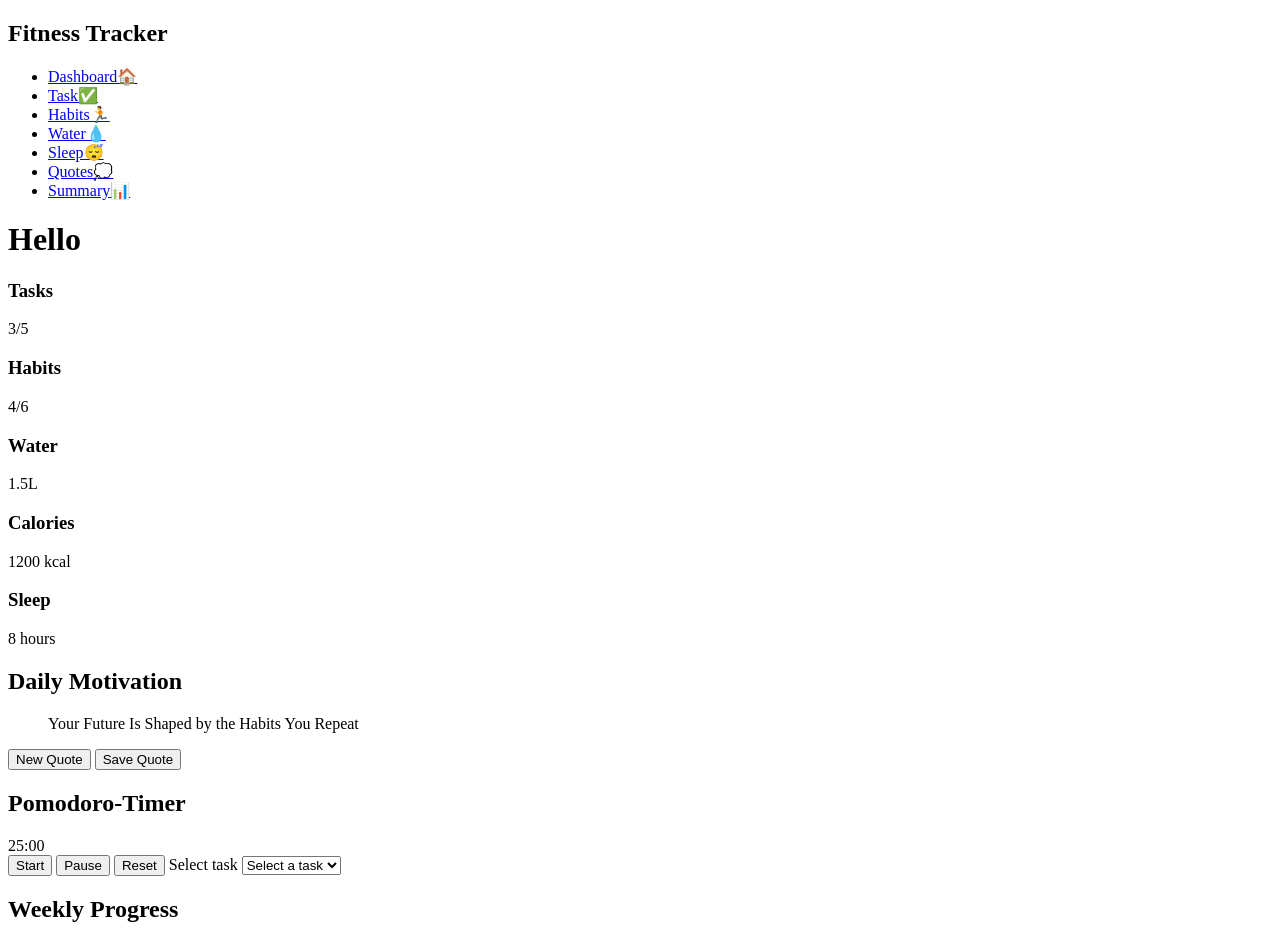
==== index.html @ bb02ea14 "index.html created" ====
<!DOCTYPE html>
<html lang="en">
<head>
    <meta charset="UTF-8">
    <meta name="viewport" content="width=device-width, initial-scale=1.0">
    <title>Document</title>
</head>
<body>
    <div class="dashboard-container">
        <aside class="sidebar">
            <div class="sidebar-logo">
                <h2>Fitness Tracker</h2>
            </div>
            <nav class="sidebar-nav">
                <ul class="nav-list">
                    <li><a class="nav-link active" href="index.html">Dashboard🏠</a></li>
                    <li><a href=task.html">Task✅</a></li>
                    <li><a href="habits.html">Habits🏃</a></li>
                    <li><a href="water.html">Water💧</a></li>
                    <li><a href="sleep.html">Sleep😴</a></li>
                    <li><a href="quotes.html">Quotes💭</a></li>
                    <li><a href="summary.html">Summary📊</a></li>
                </ul>
            </nav>
        </aside>
        <main class="main-content">
            <header class="dashboard-header">
                <h1>Hello</h1>
                <p id="current-date"></p>
            </header>
            <section class="stats-section">
                <div class="stats-grid">
                    <div class="stat-card">
                        <h3>Tasks</h3>
                        <p class="stat-value">3/5</p>
                        <div class="progress-bar">
                            <div class="progress"></div>
                        </div>

                    </div>
                    <div class="stat-card">
                        <h3>Habits</h3>
                        <p class="stat-value">4/6</p>
                        <div class="progress-bar">
                            <div class="progress"></div>
                        </div>

                    </div>
                    <div class="stat-card">
                        <h3>Water</h3>
                        <p class="stat-value">1.5L</p>
                        <div class="progress-bar">
                            <div class="progress"></div>
                        </div>

                    </div>
                    <div class="stat-card">
                        <h3>Calories</h3>
                        <p class="stat-value">1200 kcal</p>
                    </div>
                    <div class="stat-card">
                        <h3>Sleep</h3>
                        <p class="stat-value">8 hours</p>
                    </div>


                </div>
                <section class="motivation-section">
                    <h2>Daily Motivation</h2>
                    <blockquote> Your Future Is Shaped by the Habits You Repeat </blockquote>
                    <button>New Quote</button>
                    <button>Save Quote</button>
                </section>
                <section class="pomodoro-section">
                    <h2>Pomodoro-Timer</h2>
                    <div id="timer-display">25:00</div>
                    <button>Start</button>
                    <button>Pause</button>
                    <button>Reset</button>
                    <label for="task-select">Select task</label>
                    <select id="task-select"><option value= "">Select a task </option></select>
                </section>
                <section class="weekly-section">
                    <h2>Weekly Progress</h2>
                    <div class="Weekly Chart">
                        
                    </div>
                </section>

                
                
                
            </section>
        </main>
    </div>
</body>
</html>
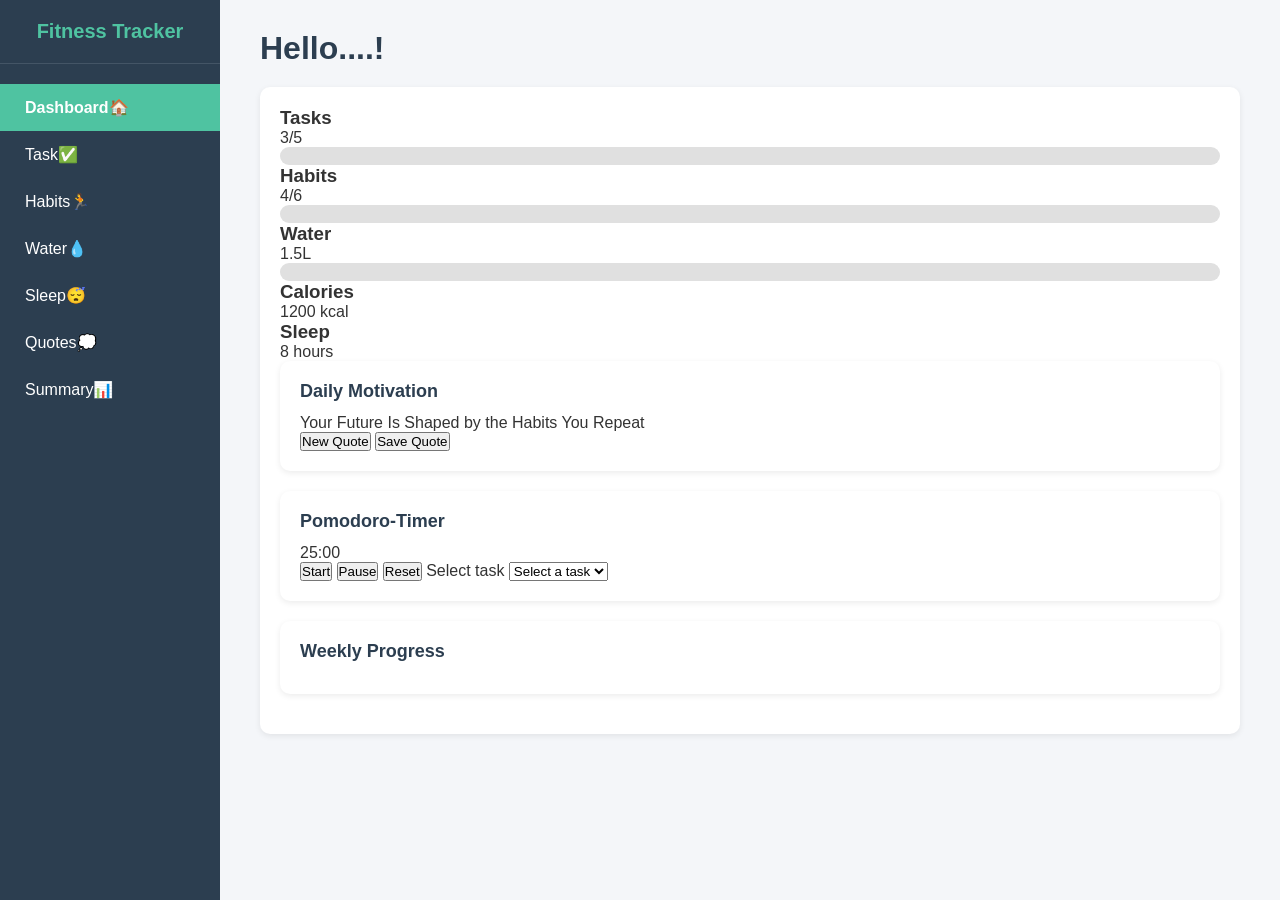
==== commit 42831df4: "css created" ====
--- a/index.html
+++ b/index.html
@@ -4,6 +4,8 @@
     <meta charset="UTF-8">
     <meta name="viewport" content="width=device-width, initial-scale=1.0">
     <title>Document</title>
+    <link rel="stylesheet" href="style.css">
+    <link rel="stylesheet" href="dashboard.css">
 </head>
 <body>
     <div class="dashboard-container">
@@ -14,7 +16,7 @@
             <nav class="sidebar-nav">
                 <ul class="nav-list">
                     <li><a class="nav-link active" href="index.html">Dashboard🏠</a></li>
-                    <li><a href=task.html">Task✅</a></li>
+                    <li><a href="task.html">Task✅</a></li>
                     <li><a href="habits.html">Habits🏃</a></li>
                     <li><a href="water.html">Water💧</a></li>
                     <li><a href="sleep.html">Sleep😴</a></li>
@@ -25,7 +27,7 @@
         </aside>
         <main class="main-content">
             <header class="dashboard-header">
-                <h1>Hello</h1>
+                <h1>Hello....!</h1>
                 <p id="current-date"></p>
             </header>
             <section class="stats-section">
@@ -83,7 +85,7 @@
                 <section class="weekly-section">
                     <h2>Weekly Progress</h2>
                     <div class="Weekly Chart">
-                        
+
                     </div>
                 </section>
 
--- a/style.css
+++ b/style.css
@@ -0,0 +1,266 @@
+* {
+    margin: 0;
+    padding: 0;
+    box-sizing: border-box;
+}
+
+body {
+    font-family: 'Segoe UI', Arial, sans-serif;
+    background-color: #f4f6f9;
+    color: #333;
+}
+.dashboard-container {
+    display: flex;
+    min-height: 100vh;
+}
+.sidebar {
+    width: 220px;
+    background-color: #2c3e50;
+    color: #fff;
+    padding: 20px 0;
+    flex-shrink: 0;
+}
+.sidebar-logo {
+    text-align: center;
+    padding-bottom: 20px;
+    border-bottom: 1px solid #445566;
+}
+.sidebar-logo h2 {
+    font-size: 20px;
+    color: #4fc3a1;
+}
+.nav-list {
+    list-style: none;
+    margin-top: 20px;
+}
+.nav-list li a {
+    display: block;
+    color: #fff;
+    text-decoration: none;
+    padding: 14px 25px;
+    font-size: 16px;
+    transition: background 0.2s ease;
+}
+.nav-list li a:hover {
+    background-color: #3b4f66;
+}
+.nav-list li a.active {
+    background-color: #4fc3a1;
+    color: #fff;
+    font-weight: bold;
+}
+.main-content {
+    flex: 1;
+    padding: 30px 40px;
+}
+.main-content h1 {
+    margin-bottom: 20px;
+    color: #2c3e50;
+}
+.main-content h2 {
+    margin-bottom: 12px;
+    color: #2c3e50;
+    font-size: 18px;
+}
+section {
+    background-color: #fff;
+    border-radius: 10px;
+    padding: 20px;
+    margin-bottom: 20px;
+    box-shadow: 0 2px 6px rgba(0, 0, 0, 0.08);
+}
+.sleep-record-section label {
+    display: block;
+    margin-bottom: 8px;
+    font-weight: 500;
+}
+.sleep-record-section input {
+    padding: 10px;
+    width: 200px;
+    border: 1px solid #ccc;
+    border-radius: 6px;
+    margin-right: 10px;
+    font-size: 15px;
+}
+.sleep-record-section button {
+    padding: 10px 18px;
+    background-color: #4fc3a1;
+    color: #fff;
+    border: none;
+    border-radius: 6px;
+    font-size: 15px;
+    cursor: pointer;
+    transition: background 0.2s ease;
+}
+.sleep-record-section button:hover {
+    background-color: #3aa88a;
+}
+#today-sleep {
+    font-size: 24px;
+    font-weight: bold;
+    color: #4fc3a1;
+}
+.sleep-summary-section p {
+    font-size: 16px;
+    margin-bottom: 8px;
+}
+.sleep-summary-section span {
+    font-weight: bold;
+    color: #2c3e50;
+}
+#sleep-graph {
+    min-height: 200px;
+    background-color: #f9fafc;
+    border: 1px dashed #ccc;
+    border-radius: 8px;
+    display: flex;
+    align-items: center;
+    justify-content: center;
+    color: #888;
+}
+.habit-form-section label {
+    display: block;
+    margin-top: 12px;
+    margin-bottom: 6px;
+    font-weight: 500;
+}
+.habit-form-section input,
+.habit-form-section select {
+    padding: 10px;
+    width: 220px;
+    border: 1px solid #ccc;
+    border-radius: 6px;
+    font-size: 15px;
+    margin-right: 10px;
+}
+.habit-form-section button {
+    padding: 10px 18px;
+    background-color: #4fc3a1;
+    color: #fff;
+    border: none;
+    border-radius: 6px;
+    font-size: 15px;
+    cursor: pointer;
+    margin-top: 12px;
+    transition: background 0.2s ease;
+}
+.habit-form-section button:hover {
+    background-color: #3aa88a;
+}
+#habit-list {
+    display: flex;
+    flex-direction: column;
+    gap: 10px;
+}
+.habit-item {
+    display: flex;
+    justify-content: space-between;
+    align-items: center;
+    padding: 12px 15px;
+    background-color: #f9fafc;
+    border: 1px solid #e0e0e0;
+    border-radius: 8px;
+}
+#habit-graph {
+    min-height: 180px;
+    background-color: #f9fafc;
+    border: 1px dashed #ccc;
+    border-radius: 8px;
+    display: flex;
+    align-items: center;
+    justify-content: center;
+    color: #888;
+}
+.water-today-section {
+    text-align: center;
+}
+#water-amount {
+    font-size: 32px;
+    font-weight: bold;
+    color: #4fc3a1;
+    margin: 10px 0;
+}
+.water-today-section button {
+    padding: 10px 20px;
+    background-color: #4fc3a1;
+    color: #fff;
+    border: none;
+    border-radius: 6px;
+    font-size: 15px;
+    cursor: pointer;
+    transition: background 0.2s ease;
+}
+.water-today-section button:hover {
+    background-color: #3aa88a;
+}
+#water-progress {
+    font-size: 16px;
+    font-weight: 500;
+    margin-bottom: 10px;
+}
+.progress-bar {
+    width: 100%;
+    height: 18px;
+    background-color: #e0e0e0;
+    border-radius: 10px;
+    overflow: hidden;
+}
+.progress {
+    height: 100%;
+    width: 0%;
+    background-color: #4fc3a1;
+    border-radius: 10px;
+    transition: width 0.3s ease;
+}
+.task-form-section input {
+    padding: 10px;
+    width: 250px;
+    border: 1px solid #ccc;
+    border-radius: 6px;
+    font-size: 15px;
+    margin-right: 10px;
+}
+.task-form-section button {
+    padding: 10px 18px;
+    background-color: #4fc3a1;
+    color: #fff;
+    border: none;
+    border-radius: 6px;
+    font-size: 15px;
+    cursor: pointer;
+    transition: background 0.2s ease;
+}
+.task-form-section button:hover {
+    background-color: #3aa88a;
+}
+#Pending-Tasks,
+#Completed-tasks {
+    display: flex;
+    flex-direction: column;
+    gap: 10px;
+}
+.task-item {
+    display: flex;
+    justify-content: space-between;
+    align-items: center;
+    padding: 12px 15px;
+    background-color: #f9fafc;
+    border: 1px solid #e0e0e0;
+    border-radius: 8px;
+}
+.task-item.completed {
+    text-decoration: line-through;
+    color: #999;
+    background-color: #f1f1f1;
+}
+@media (max-width: 768px) {
+    .dashboard-container {
+        flex-direction: column;
+    }
+    .sidebar {
+        width: 100%;
+    }
+    .main-content {
+        padding: 20px;
+    }
+}
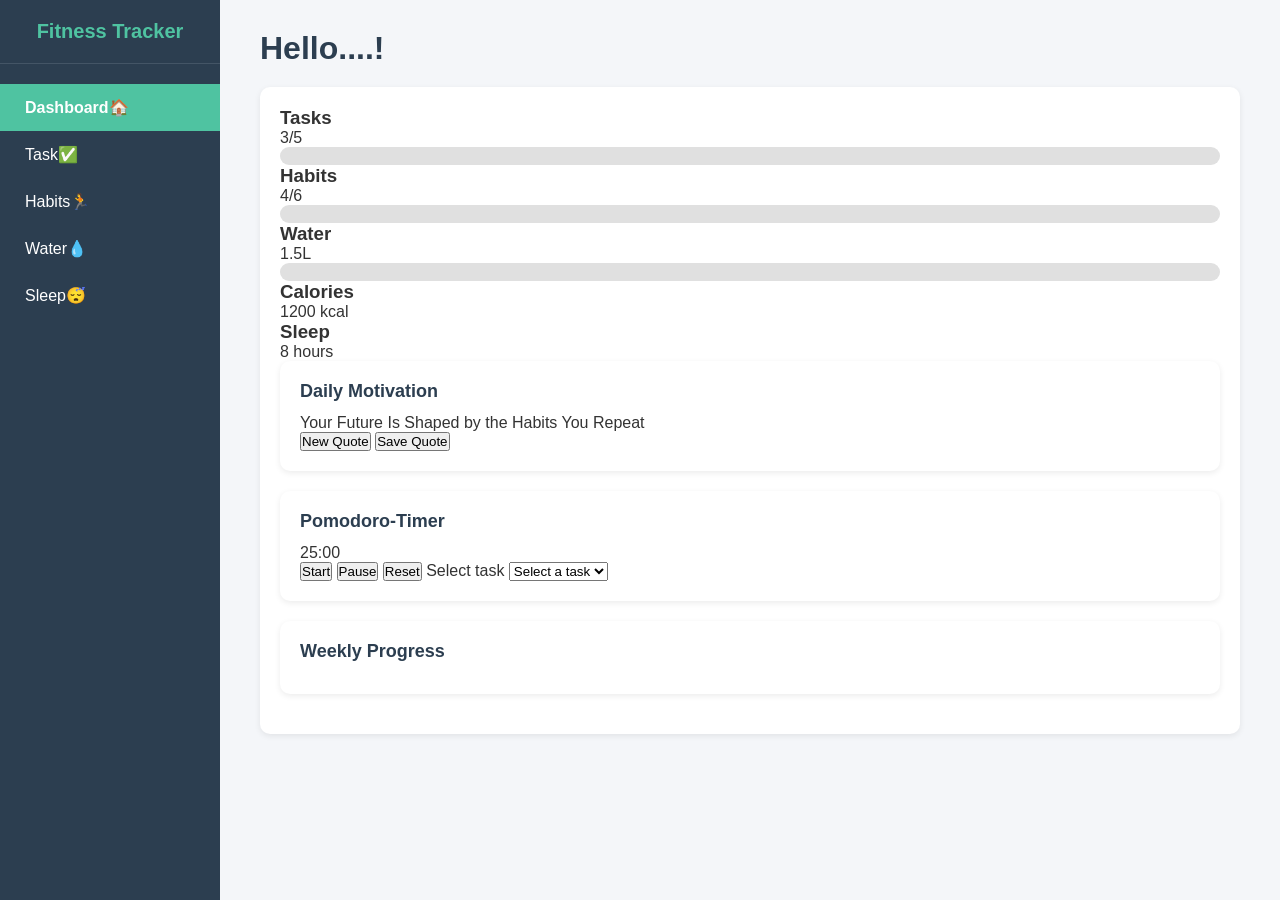
==== commit c038c33d: "completed" ====
--- a/index.html
+++ b/index.html
@@ -20,8 +20,6 @@
                     <li><a href="habits.html">Habits🏃</a></li>
                     <li><a href="water.html">Water💧</a></li>
                     <li><a href="sleep.html">Sleep😴</a></li>
-                    <li><a href="quotes.html">Quotes💭</a></li>
-                    <li><a href="summary.html">Summary📊</a></li>
                 </ul>
             </nav>
         </aside>
--- a/style.css
+++ b/style.css
@@ -263,4 +263,27 @@
     .main-content {
         padding: 20px;
     }
+}
+#sleep-graph {
+    display: flex;
+    align-items: flex-end;
+    gap: 10px;
+    height: 150px;
+    margin-top: 10px;
+}
+.sleep-bar-wrapper {
+    display: flex;
+    flex-direction: column;
+    align-items: center;
+    gap: 5px;
+}
+.sleep-bar {
+    width: 30px;
+    background-color: #2196f3;
+    border-radius: 4px 4px 0 0;
+    min-height: 2px;
+}
+.sleep-bar-wrapper span {
+    font-size: 12px;
+    color: #555;
 }
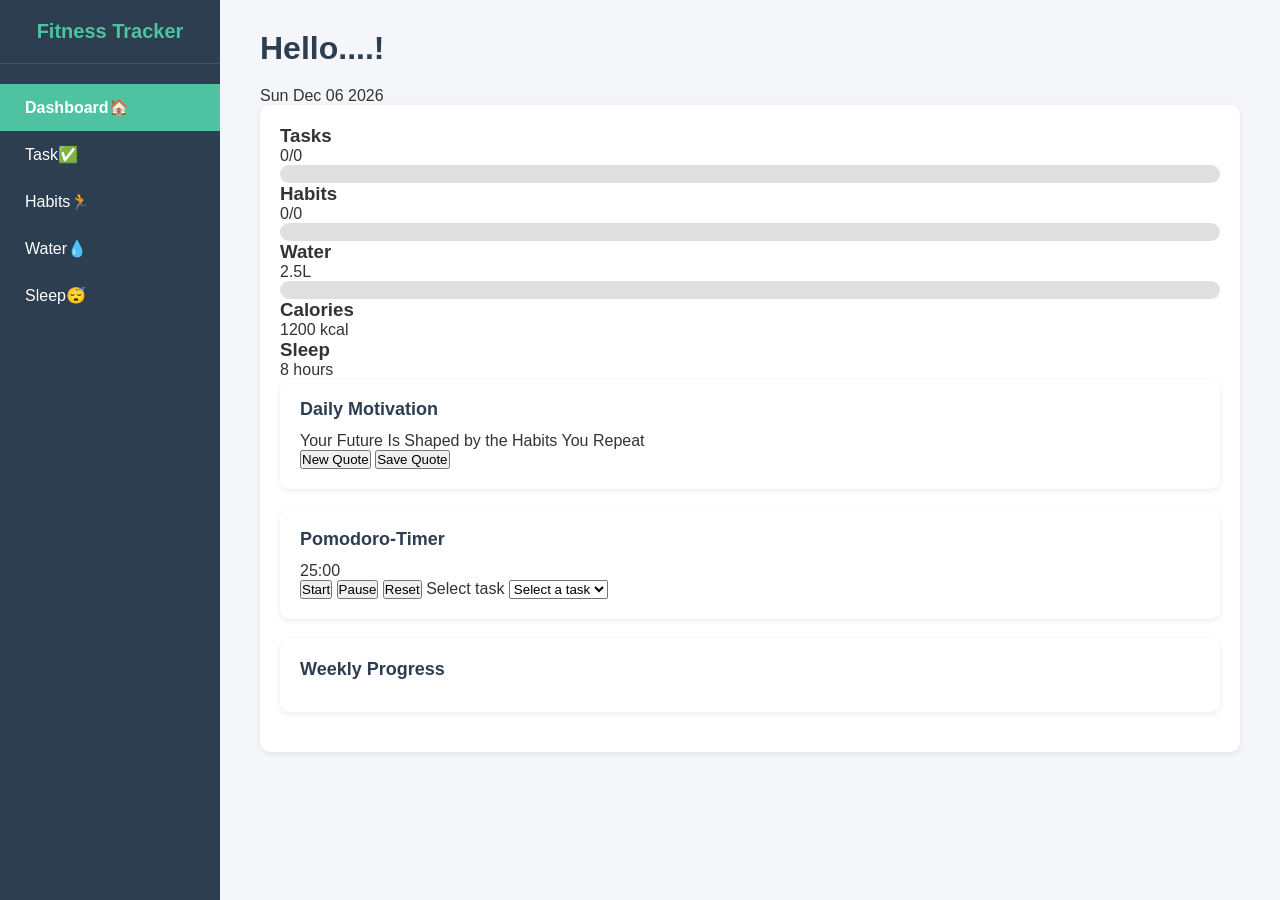
==== commit 67e393d8: "complete final" ====
--- a/index.html
+++ b/index.html
@@ -48,7 +48,7 @@
                     </div>
                     <div class="stat-card">
                         <h3>Water</h3>
-                        <p class="stat-value">1.5L</p>
+                        <p class="stat-value">2.5L</p>
                         <div class="progress-bar">
                             <div class="progress"></div>
                         </div>
@@ -65,20 +65,20 @@
 
 
                 </div>
-                <section class="motivation-section">
-                    <h2>Daily Motivation</h2>
-                    <blockquote> Your Future Is Shaped by the Habits You Repeat </blockquote>
-                    <button>New Quote</button>
-                    <button>Save Quote</button>
+               <section class="motivation-section">
+                 <h2>Daily Motivation</h2>
+                <blockquote id="quote-text">Your Future Is Shaped by the Habits You Repeat</blockquote>
+                 <button id="new-quote-btn">New Quote</button>
+                 <button id="save-quote-btn">Save Quote</button>
                 </section>
                 <section class="pomodoro-section">
-                    <h2>Pomodoro-Timer</h2>
-                    <div id="timer-display">25:00</div>
-                    <button>Start</button>
-                    <button>Pause</button>
-                    <button>Reset</button>
-                    <label for="task-select">Select task</label>
-                    <select id="task-select"><option value= "">Select a task </option></select>
+                <h2>Pomodoro-Timer</h2>
+                <div id="timer-display">25:00</div>
+                 <button id="start-btn">Start</button>
+                 <button id="pause-btn">Pause</button>
+                 <button id="reset-btn">Reset</button>
+                  <label for="task-select">Select task</label>
+                <select id="task-select"><option value="">Select a task</option></select>
                 </section>
                 <section class="weekly-section">
                     <h2>Weekly Progress</h2>
@@ -93,5 +93,7 @@
             </section>
         </main>
     </div>
+
+<script src="dashboard.js"></script>
 </body>
 </html>
